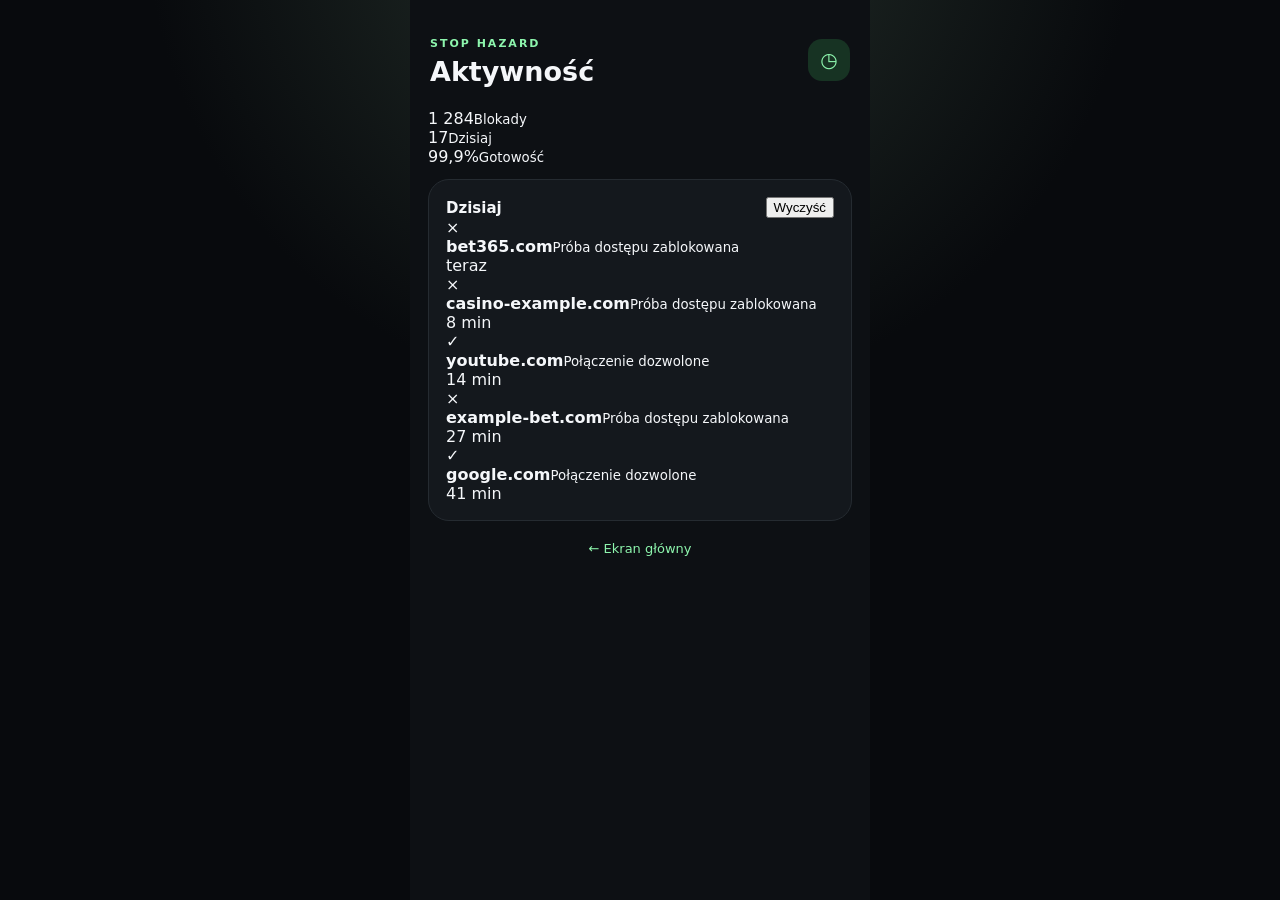
==== preview/activity.html @ efb15ffd "Add activity history screen" ====
<!doctype html>
<html lang="pl"><head><meta charset="utf-8"><meta name="viewport" content="width=device-width,initial-scale=1"><title>STOP HAZARD — aktywność</title><link rel="stylesheet" href="style.css"></head>
<body><main class="phone">
<header class="topbar"><div><span class="eyebrow">STOP HAZARD</span><h1>Aktywność</h1></div><span class="shield">◷</span></header>
<section class="stats"><div class="stat"><span>1 284</span><small>Blokady</small></div><div class="stat"><span>17</span><small>Dzisiaj</small></div><div class="stat"><span>99,9%</span><small>Gotowość</small></div></section>
<section class="card"><div class="section-title"><h2>Dzisiaj</h2><button id="clear">Wyczyść</button></div><div id="feed"></div></section>
<a class="back" href="index.html">← Ekran główny</a>
</main><script>
const events=[
 ["bet365.com","Próba dostępu zablokowana","teraz","danger"],
 ["casino-example.com","Próba dostępu zablokowana","8 min","danger"],
 ["youtube.com","Połączenie dozwolone","14 min","ok"],
 ["example-bet.com","Próba dostępu zablokowana","27 min","danger"],
 ["google.com","Połączenie dozwolone","41 min","ok"]
];
const feed=document.getElementById("feed");
function render(){feed.innerHTML=events.map(e=>'<div class="activity-row"><span class="'+e[3]+'">'+(e[3]=="danger"?"×":"✓")+'</span><div><b>'+e[0]+'</b><small>'+e[1]+'</small></div><time>'+e[2]+'</time></div>').join("")}
document.getElementById("clear").onclick=()=>{events.length=0;render();};
render();
</script></body></html>
---- preview/style.css ----
:root{font-family:Inter,system-ui,-apple-system,BlinkMacSystemFont,"Segoe UI",sans-serif;color:#f5f7fa;background:#080a0d;font-synthesis:none}
*{box-sizing:border-box}body{margin:0;min-height:100vh;background:radial-gradient(circle at 50% -10%,#25312b 0,#080a0d 42%);display:flex;justify-content:center}
.phone{width:min(100%,460px);min-height:100vh;padding:24px 18px 100px;background:#0d1014}.topbar{display:flex;align-items:center;justify-content:space-between;margin:8px 2px 22px}.eyebrow{font-size:11px;letter-spacing:2px;font-weight:800;color:#8df5ad}.topbar h1{font-size:27px;margin:5px 0 0}.shield{width:42px;height:42px;border-radius:14px;display:grid;place-items:center;background:#173323;color:#8df5ad;font-weight:900;font-size:20px}
.card{background:#14181d;border:1px solid #252b31;border-radius:21px;padding:17px;margin-top:13px}.section-title{display:flex;align-items:center;justify-content:space-between;gap:8px}.section-title h2{font-size:15px;margin:0}.setting{display:flex;align-items:center;justify-content:space-between;gap:18px;padding:16px 0;border-bottom:1px solid #252b31;cursor:pointer}.setting:last-of-type{border-bottom:0}.setting b,.setting small{display:block}.setting b{font-size:13px}.setting small{font-size:11px;color:#89939a;margin-top:4px}.setting input{appearance:none;width:48px;height:28px;border-radius:20px;background:#394047;padding:3px;cursor:pointer;position:relative;flex:0 0 auto}.setting input:before{content:"";display:block;width:22px;height:22px;border-radius:50%;background:#fff;transition:.2s}.setting input:checked{background:#45cf6c}.setting input:checked:before{transform:translateX(20px)}.danger-button{width:100%;border:1px solid #563037;background:#29171b;color:#ff8791;border-radius:12px;padding:12px;font-weight:700;cursor:pointer;margin-top:15px}.back{display:block;color:#8df5ad;text-decoration:none;text-align:center;margin-top:20px;font-size:13px}
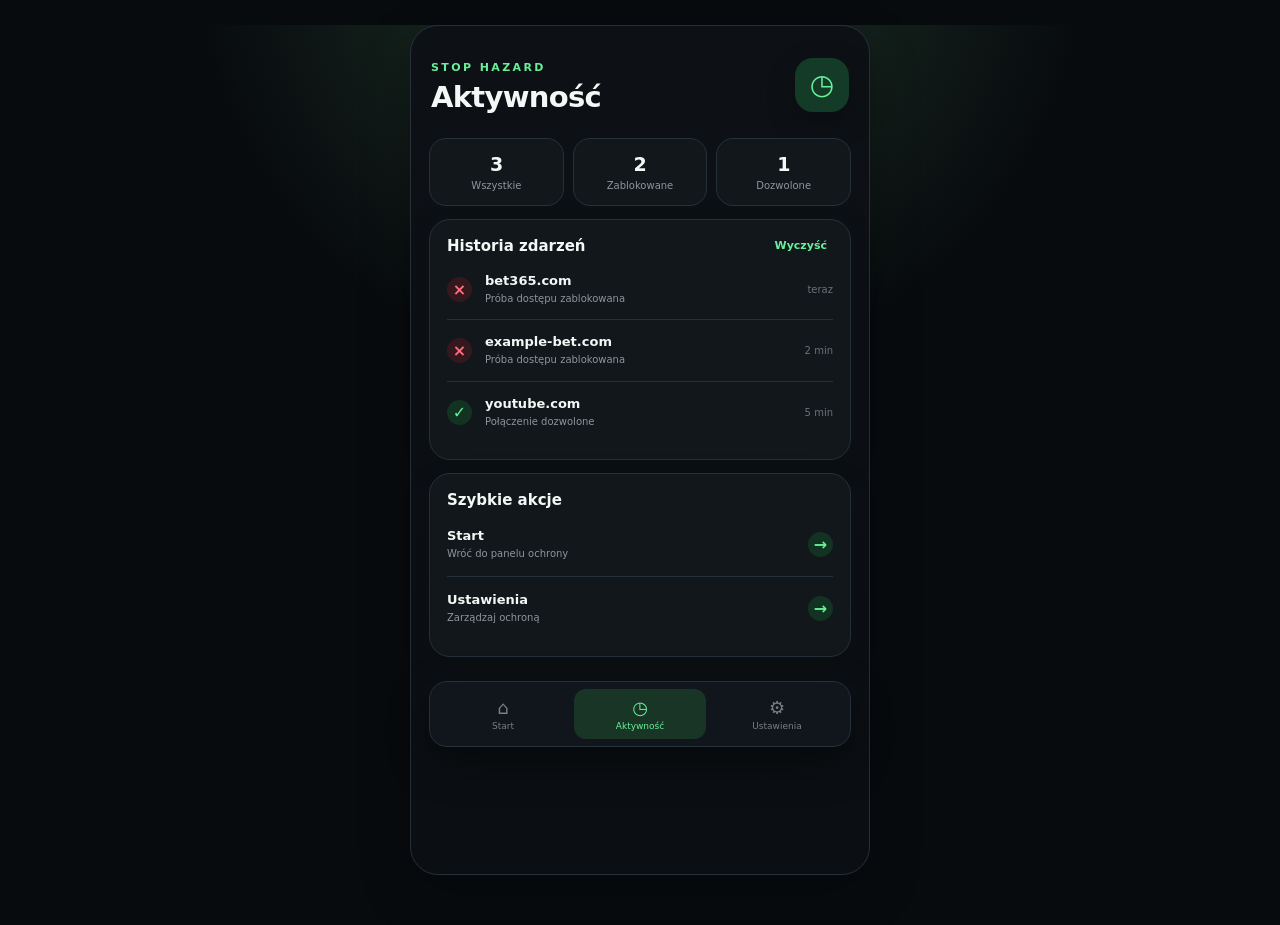
==== commit 984e0a90: "Add full activity history screen" ====
--- a/preview/activity.html
+++ b/preview/activity.html
@@ -1,20 +1,13 @@
-<!doctype html>
-<html lang="pl"><head><meta charset="utf-8"><meta name="viewport" content="width=device-width,initial-scale=1"><title>STOP HAZARD — aktywność</title><link rel="stylesheet" href="style.css"></head>
-<body><main class="phone">
+<!doctype html><html lang="pl"><head><meta charset="utf-8"><meta name="viewport" content="width=device-width,initial-scale=1"><title>STOP HAZARD — aktywność</title><link rel="stylesheet" href="style.css"></head><body><main class="phone">
 <header class="topbar"><div><span class="eyebrow">STOP HAZARD</span><h1>Aktywność</h1></div><span class="shield">◷</span></header>
-<section class="stats"><div class="stat"><span>1 284</span><small>Blokady</small></div><div class="stat"><span>17</span><small>Dzisiaj</small></div><div class="stat"><span>99,9%</span><small>Gotowość</small></div></section>
-<section class="card"><div class="section-title"><h2>Dzisiaj</h2><button id="clear">Wyczyść</button></div><div id="feed"></div></section>
-<a class="back" href="index.html">← Ekran główny</a>
+<section class="stats"><div class="stat"><span id="all">0</span><small>Wszystkie</small></div><div class="stat"><span id="blocked">0</span><small>Zablokowane</small></div><div class="stat"><span id="allowed">0</span><small>Dozwolone</small></div></section>
+<section class="card"><div class="section-title"><h2>Historia zdarzeń</h2><button id="clear">Wyczyść</button></div><div id="list"></div></section>
+<section class="card"><div class="section-title"><h2>Szybkie akcje</h2></div><div class="setting" onclick="location.href='index.html'"><span><b>Start</b><small>Wróć do panelu ochrony</small></span><span class="ok">→</span></div><div class="setting" onclick="location.href='settings.html'"><span><b>Ustawienia</b><small>Zarządzaj ochroną</small></span><span class="ok">→</span></div></section>
+<nav class="bottom"><button class="nav" onclick="location.href='index.html'">⌂<span>Start</span></button><button class="nav active">◷<span>Aktywność</span></button><button class="nav" onclick="location.href='settings.html'">⚙<span>Ustawienia</span></button></nav>
 </main><script>
-const events=[
- ["bet365.com","Próba dostępu zablokowana","teraz","danger"],
- ["casino-example.com","Próba dostępu zablokowana","8 min","danger"],
- ["youtube.com","Połączenie dozwolone","14 min","ok"],
- ["example-bet.com","Próba dostępu zablokowana","27 min","danger"],
- ["google.com","Połączenie dozwolone","41 min","ok"]
-];
-const feed=document.getElementById("feed");
-function render(){feed.innerHTML=events.map(e=>'<div class="activity-row"><span class="'+e[3]+'">'+(e[3]=="danger"?"×":"✓")+'</span><div><b>'+e[0]+'</b><small>'+e[1]+'</small></div><time>'+e[2]+'</time></div>').join("")}
-document.getElementById("clear").onclick=()=>{events.length=0;render();};
-render();
-</script></body></html>
+const KEY="stopHazardEvents";const seed=[{host:"bet365.com",blocked:true,age:"teraz"},{host:"example-bet.com",blocked:true,age:"2 min"},{host:"youtube.com",blocked:false,age:"5 min"}];
+function get(){try{const x=JSON.parse(localStorage.getItem(KEY));return Array.isArray(x)&&x.length?x:seed}catch{return seed}}
+function draw(){const e=get();all.textContent=e.length;blocked.textContent=e.filter(x=>x.blocked).length;allowed.textContent=e.filter(x=>!x.blocked).length;list.innerHTML=e.map(x=>'<div class="activity-row"><span class="'+(x.blocked?"danger":"ok")+'">'+(x.blocked?"×":"✓")+'</span><div><b>'+escape(x.host)+'</b><small>'+(x.blocked?"Próba dostępu zablokowana":"Połączenie dozwolone")+'</small></div><time>'+escape(x.age||"teraz")+'</time></div>').join("")}
+function escape(v){return String(v).replace(/[&<>"]/g,c=>({"&":"&amp;","<":"&lt;",">":"&gt;",'"':"&quot;"}[c]))}
+clear.onclick=()=>{localStorage.setItem(KEY,"[]");draw()};draw();
+</script></body></html>
--- a/preview/style.css
+++ b/preview/style.css
@@ -1,4 +1,70 @@
-:root{font-family:Inter,system-ui,-apple-system,BlinkMacSystemFont,"Segoe UI",sans-serif;color:#f5f7fa;background:#080a0d;font-synthesis:none}
-*{box-sizing:border-box}body{margin:0;min-height:100vh;background:radial-gradient(circle at 50% -10%,#25312b 0,#080a0d 42%);display:flex;justify-content:center}
-.phone{width:min(100%,460px);min-height:100vh;padding:24px 18px 100px;background:#0d1014}.topbar{display:flex;align-items:center;justify-content:space-between;margin:8px 2px 22px}.eyebrow{font-size:11px;letter-spacing:2px;font-weight:800;color:#8df5ad}.topbar h1{font-size:27px;margin:5px 0 0}.shield{width:42px;height:42px;border-radius:14px;display:grid;place-items:center;background:#173323;color:#8df5ad;font-weight:900;font-size:20px}
-.card{background:#14181d;border:1px solid #252b31;border-radius:21px;padding:17px;margin-top:13px}.section-title{display:flex;align-items:center;justify-content:space-between;gap:8px}.section-title h2{font-size:15px;margin:0}.setting{display:flex;align-items:center;justify-content:space-between;gap:18px;padding:16px 0;border-bottom:1px solid #252b31;cursor:pointer}.setting:last-of-type{border-bottom:0}.setting b,.setting small{display:block}.setting b{font-size:13px}.setting small{font-size:11px;color:#89939a;margin-top:4px}.setting input{appearance:none;width:48px;height:28px;border-radius:20px;background:#394047;padding:3px;cursor:pointer;position:relative;flex:0 0 auto}.setting input:before{content:"";display:block;width:22px;height:22px;border-radius:50%;background:#fff;transition:.2s}.setting input:checked{background:#45cf6c}.setting input:checked:before{transform:translateX(20px)}.danger-button{width:100%;border:1px solid #563037;background:#29171b;color:#ff8791;border-radius:12px;padding:12px;font-weight:700;cursor:pointer;margin-top:15px}.back{display:block;color:#8df5ad;text-decoration:none;text-align:center;margin-top:20px;font-size:13px}
+:root{
+  --bg:#080b0e;--panel:#12171b;--panel2:#171d22;--line:#263038;
+  --text:#f4f7f5;--muted:#8b969d;--green:#68ef99;--green2:#143b28;
+  --red:#ff6f7d;--red2:#35181e;--shadow:0 18px 50px rgba(0,0,0,.28);
+  font-family:Inter,system-ui,-apple-system,BlinkMacSystemFont,"Segoe UI",sans-serif;
+}
+*{box-sizing:border-box}
+html{background:var(--bg)}
+body{margin:0;min-height:100vh;background:radial-gradient(circle at 50% -10%,#20392a 0,#080b0e 38%);color:var(--text);font-synthesis:none}
+button,input{font:inherit}
+button{border:0}
+.phone{width:min(100%,460px);min-height:100vh;margin:auto;padding:25px 18px 105px;background:linear-gradient(180deg,#0d1115 0,#0b0f13 100%)}
+.topbar{display:flex;align-items:center;justify-content:space-between;margin:5px 2px 24px}
+.eyebrow{font-size:11px;letter-spacing:2.4px;font-weight:900;color:var(--green)}
+.topbar h1{font-size:29px;line-height:1.1;margin:7px 0 0;letter-spacing:-.7px}
+.shield{width:54px;height:54px;border-radius:18px;display:grid;place-items:center;background:var(--green2);color:var(--green);font-weight:900;font-size:28px;box-shadow:0 10px 30px rgba(0,0,0,.22)}
+.hero{display:flex;align-items:center;gap:13px;position:relative;background:var(--panel2);border:1px solid var(--line);border-radius:22px;padding:18px 16px;box-shadow:var(--shadow)}
+.hero strong{display:block;font-size:16px;letter-spacing:.2px}
+.hero p{margin:5px 0 0;color:var(--muted);font-size:12px}
+.status-dot{width:11px;height:11px;flex:0 0 auto;border-radius:50%;background:var(--green);box-shadow:0 0 0 6px rgba(104,239,153,.09)}
+.toggle{margin-left:auto;width:50px;height:29px;padding:3px;border-radius:30px;background:#3a444b;cursor:pointer}
+.toggle span{display:block;width:23px;height:23px;border-radius:50%;background:#fff;transition:.2s}
+.toggle.on{background:#3dcf70}
+.toggle.on span{transform:translateX(21px)}
+.stats{display:grid;grid-template-columns:repeat(3,1fr);gap:9px;margin:12px 0}
+.stat{min-width:0;text-align:center;padding:14px 5px;border:1px solid var(--line);border-radius:17px;background:var(--panel)}
+.stat span{display:block;font-size:19px;font-weight:850;letter-spacing:-.4px}
+.stat small{display:block;color:var(--muted);font-size:10px;margin-top:5px}
+.card{background:var(--panel);border:1px solid var(--line);border-radius:21px;padding:17px;margin-top:13px;box-shadow:0 8px 30px rgba(0,0,0,.12)}
+.section-title{display:flex;align-items:center;justify-content:space-between;gap:8px;margin-bottom:4px}
+.section-title h2{font-size:15px;margin:0;font-weight:800}
+.section-title button,#clear{background:transparent;color:var(--green);font-size:11px;font-weight:700;cursor:pointer}
+.activity-row{display:grid;grid-template-columns:28px minmax(0,1fr) auto;align-items:center;gap:10px;padding:14px 0;border-bottom:1px solid var(--line)}
+.activity-row:last-child{border-bottom:0}
+.activity-row b{display:block;font-size:13px;overflow:hidden;text-overflow:ellipsis}
+.activity-row small{display:block;color:var(--muted);font-size:10px;margin-top:4px;line-height:1.35}
+.activity-row time{color:#68737a;font-size:10px;white-space:nowrap}
+.danger,.ok{width:25px;height:25px;border-radius:50%;display:grid;place-items:center;font-weight:900}
+.danger{background:var(--red2);color:var(--red)}
+.ok{background:#123322;color:var(--green)}
+.premium{font-size:9px;letter-spacing:1.3px;padding:6px 8px;border-radius:8px;background:var(--green2);color:var(--green);font-weight:900}
+.plan{display:flex;align-items:center;justify-content:space-between;gap:12px;padding-top:14px}
+.plan strong{display:block;font-size:14px}
+.plan small{display:block;color:var(--muted);font-size:10px;margin-top:4px}
+.plan button,.add button{background:var(--green);color:#07110b;border-radius:11px;padding:10px 13px;font-size:11px;font-weight:900;cursor:pointer}
+.add{display:flex;gap:8px;margin-top:13px}
+.add input{min-width:0;flex:1;background:#0c1014;border:1px solid var(--line);border-radius:11px;color:var(--text);padding:11px 12px;outline:none;font-size:12px}
+.add input:focus{border-color:#4aa96d}
+.domain-list{margin-top:4px}
+.domain{display:flex;align-items:center;justify-content:space-between;gap:10px;padding:11px 0;border-bottom:1px solid var(--line);font-size:12px}
+.domain:last-child{border-bottom:0}
+.domain button{background:transparent;color:var(--red);font-size:10px;font-weight:800;cursor:pointer}
+.setting{display:flex;align-items:center;justify-content:space-between;gap:18px;padding:15px 0;border-bottom:1px solid var(--line);cursor:pointer}
+.setting:last-of-type{border-bottom:0}
+.setting b,.setting small{display:block}
+.setting b{font-size:13px}
+.setting small{font-size:10px;color:var(--muted);margin-top:4px;line-height:1.35}
+.setting input{appearance:none;width:48px;height:28px;border-radius:20px;background:#39434a;padding:3px;cursor:pointer;position:relative;flex:0 0 auto}
+.setting input:before{content:"";display:block;width:22px;height:22px;border-radius:50%;background:#fff;transition:.2s}
+.setting input:checked{background:#45cf6c}
+.setting input:checked:before{transform:translateX(20px)}
+.danger-button{width:100%;border:1px solid #563037;background:#29171b;color:#ff8791;border-radius:12px;padding:12px;font-weight:700;cursor:pointer;margin-top:15px}
+.back{display:block;color:var(--green);text-decoration:none;text-align:center;margin-top:20px;font-size:12px}
+.bottom{position:fixed;left:50%;bottom:14px;transform:translateX(-50%);width:min(calc(100% - 30px),430px);display:grid;grid-template-columns:repeat(3,1fr);gap:5px;padding:7px;background:rgba(19,24,29,.94);border:1px solid var(--line);border-radius:18px;box-shadow:0 15px 40px rgba(0,0,0,.45);backdrop-filter:blur(14px)}
+.nav{background:transparent;color:#738087;padding:8px 4px;border-radius:12px;cursor:pointer;font-size:18px}
+.nav span{display:block;font-size:9px;margin-top:3px}
+.nav.active{background:#193526;color:var(--green)}
+@media(min-width:700px){.phone{margin:25px auto;border:1px solid var(--line);border-radius:28px;min-height:calc(100vh - 50px);box-shadow:var(--shadow)}.bottom{position:static;transform:none;width:100%;margin-top:24px}}
+
+.security-score{display:flex;align-items:center;gap:16px}.security-score strong{font-size:15px}.security-score p{margin:5px 0 0;color:var(--muted);font-size:11px}.score-ring{width:74px;height:74px;flex:0 0 auto;border-radius:50%;display:grid;place-items:center;border:7px solid #2b4938;background:#102318;color:var(--green);font-weight:900}.score-ring span{font-size:15px}.blocked-page{min-height:55vh;display:flex;flex-direction:column;align-items:center;justify-content:center}.blocked-page h1{margin:10px 0;font-size:25px}.blocked-page p{max-width:320px}.primary{background:var(--green);color:#07110b}.secondary{background:transparent;color:var(--muted)}
